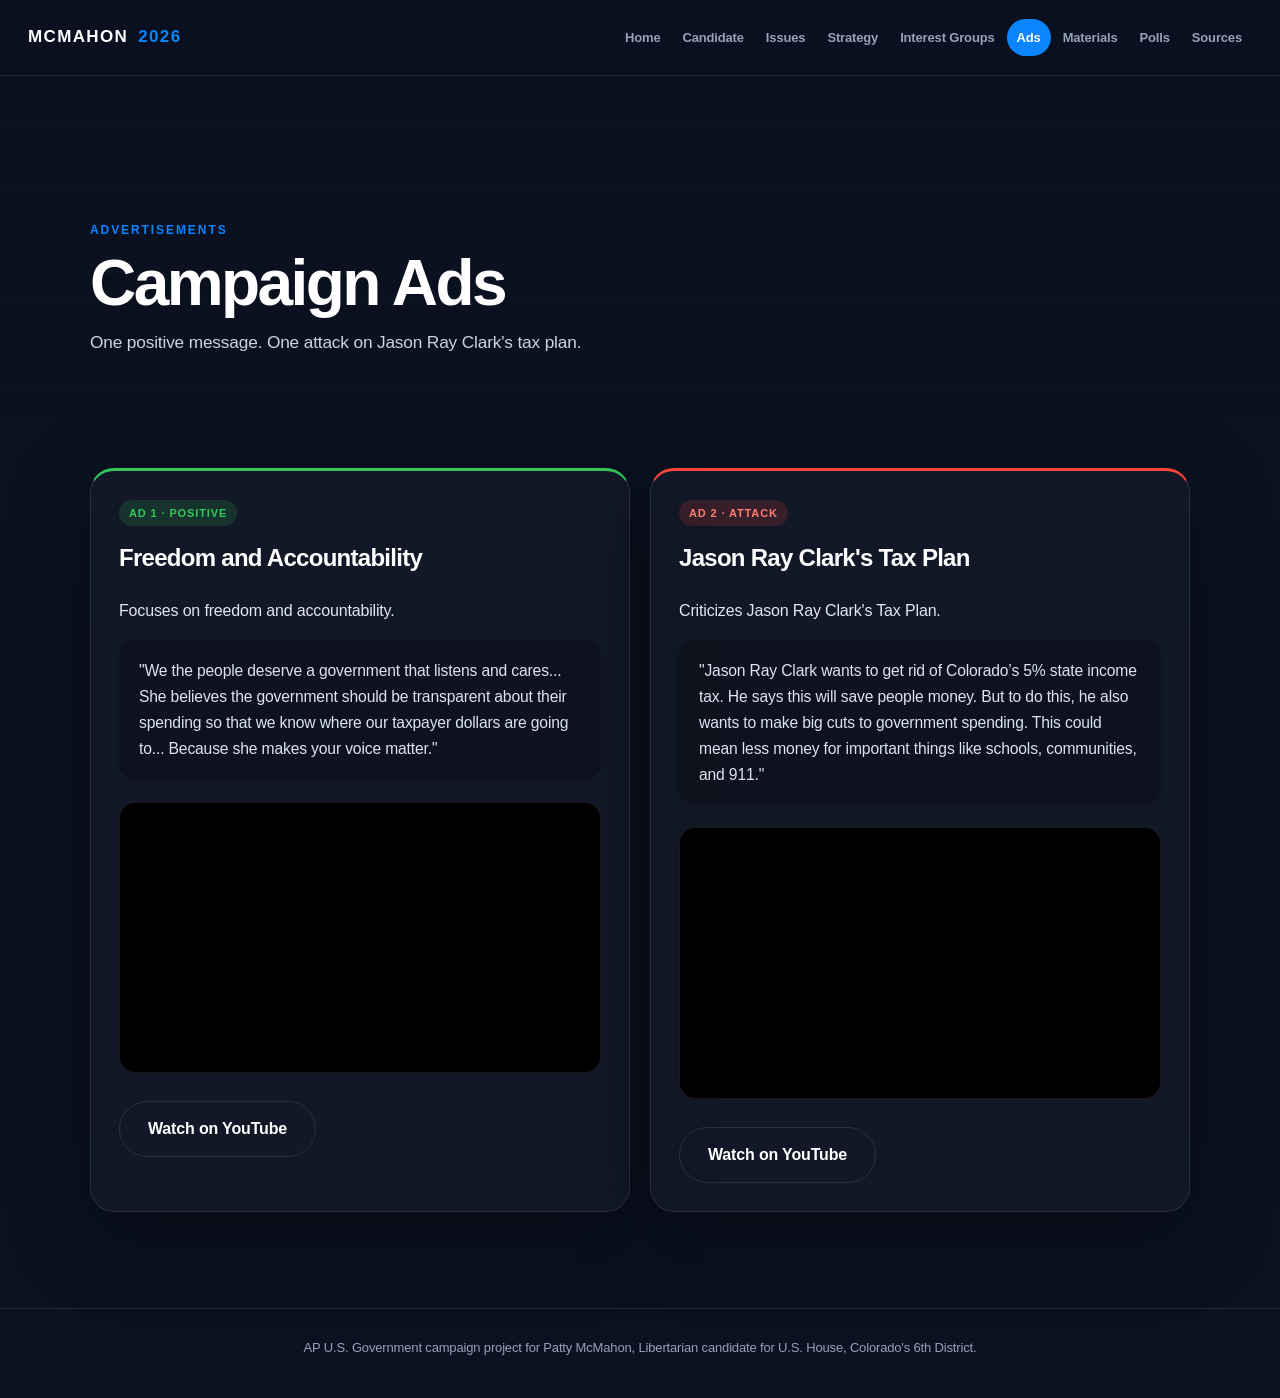
==== ads.html @ 373fe22a "Updated website" ====
<!DOCTYPE html>
<html lang="en">
<head>
    <meta charset="UTF-8">
    <meta name="viewport" content="width=device-width, initial-scale=1.0">
    <title>Patty McMahon | Advertisements</title>
    <link rel="stylesheet" href="style.css">
</head>
<body>
    <nav class="site-nav">
        <a class="brand" href="index.html">
            <img src="./patty-portrait.png" alt="Patty McMahon" onerror="this.style.display='none'">
            MCMAHON <span class="year">2026</span>
        </a>
        <input class="nav-toggle" type="checkbox" id="nav-toggle">
        <label class="nav-toggle-label" for="nav-toggle"><span></span><span></span><span></span></label>
        <div class="nav-links">
            <a href="index.html">Home</a>
            <a href="candidate.html">Candidate</a>
            <a href="issues.html">Issues</a>
            <a href="strategy.html">Strategy</a>
            <a href="finance.html">Interest Groups</a>
            <a href="ads.html" class="active">Ads</a>
            <a href="materials.html">Materials</a>
            <a href="polls.html">Polls</a>
            <a href="sources.html">Sources</a>
        </div>
    </nav>

    <header class="page-hero">
        <div class="page-hero-media hero-ads"></div>
        <div class="page-hero-overlay"></div>
        <div class="page-hero-inner">
            <p class="eyebrow">Advertisements</p>
            <h1>Campaign Ads</h1>
            <p class="lede">One positive message. One attack on Jason Ray Clark's tax plan.</p>
        </div>
    </header>

    <main class="container">
        <div class="grid-2">
            <article class="glass-card ad-positive">
                <span class="ad-tag tag-positive">Ad 1 · Positive</span>
                <h2>Freedom and Accountability</h2>
                <p>Focuses on freedom and accountability.</p>
                <p class="script">"We the people deserve a government that listens and cares... She believes the government should be transparent about their spending so that we know where our taxpayer dollars are going to... Because she makes your voice matter."</p>
                <div class="ad-video">
                    <iframe
                        src="https://www.youtube-nocookie.com/embed/KKlUe48KBjA"
                        title="Positive Campaign Ad — Freedom and Accountability"
                        loading="lazy"
                        referrerpolicy="strict-origin-when-cross-origin"
                        allow="accelerometer; autoplay; clipboard-write; encrypted-media; gyroscope; picture-in-picture; web-share"
                        allowfullscreen>
                    </iframe>
                </div>
                <a class="btn btn-ghost" href="https://youtu.be/KKlUe48KBjA" target="_blank" rel="noopener noreferrer">Watch on YouTube</a>
            </article>

            <article class="glass-card ad-attack">
                <span class="ad-tag tag-attack">Ad 2 · Attack</span>
                <h2>Jason Ray Clark's Tax Plan</h2>
                <p>Criticizes Jason Ray Clark's Tax Plan.</p>
                <p class="script">"Jason Ray Clark wants to get rid of Colorado’s 5% state income tax. He says this will save people money. But to do this, he also wants to make big cuts to government spending. This could mean less money for important things like schools, communities, and 911."</p>
                <div class="ad-video">
                    <iframe
                        src="https://www.youtube.com/embed/QxSl7qx9Owg?si=tym81AHQnZn_IsVc"
                        title="Attack Ad — Jason Ray Clark's Tax Plan"
                        loading="lazy"
                        referrerpolicy="strict-origin-when-cross-origin"
                        allow="accelerometer; autoplay; clipboard-write; encrypted-media; gyroscope; picture-in-picture; web-share"
                        allowfullscreen>
                    </iframe>
                </div>
                <a class="btn btn-ghost" href="https://youtu.be/QxSl7qx9Owg" target="_blank" rel="noopener noreferrer">Watch on YouTube</a>
            </article>
        </div>
    </main>

    <footer>
        AP U.S. Government campaign project for Patty McMahon, Libertarian candidate for U.S. House, Colorado's 6th District.
    </footer>
</body>
</html>
---- style.css ----
:root {
    --bg-dark: #0B1120;
    --bg-elevated: #111827;
    --accent: #0a84ff;
    --accent-hover: #0071e3;
    --accent-soft: rgba(10, 132, 255, 0.14);
    --text-main: #e2e8f0;
    --text-muted: #94a3b8;
    --text-white: #ffffff;
    --glass-bg: rgba(255, 255, 255, 0.03);
    --glass-border: rgba(255, 255, 255, 0.1);
    --warning-bg: rgba(245, 158, 11, 0.1);
    --warning-border: rgba(245, 158, 11, 0.45);
    --warning-text: #fbbf24;
    --positive: #34c759;
    --attack: #ff453a;
    --radius: 24px;
    --nav-height: 76px;
    --shadow: 0 24px 80px rgba(0, 0, 0, 0.35);
}

*,
*::before,
*::after {
    box-sizing: border-box;
}

html {
    scroll-behavior: smooth;
}

body {
    margin: 0;
    padding: 0;
    min-height: 100vh;
    background-color: var(--bg-dark);
    color: var(--text-main);
    font-family: -apple-system, BlinkMacSystemFont, "SF Pro Text", "Segoe UI", Roboto, Helvetica, Arial, sans-serif;
    line-height: 1.65;
    letter-spacing: -0.01em;
}

img {
    max-width: 100%;
    display: block;
}

a {
    color: var(--accent);
}

/* ---------- Navigation ---------- */
.site-nav {
    position: fixed;
    top: 0;
    left: 0;
    width: 100%;
    z-index: 1000;
    min-height: var(--nav-height);
    display: flex;
    align-items: center;
    justify-content: space-between;
    gap: 16px;
    padding: 12px 28px;
    background: rgba(11, 17, 32, 0.78);
    backdrop-filter: blur(18px);
    -webkit-backdrop-filter: blur(18px);
    border-bottom: 1px solid var(--glass-border);
}

.brand {
    display: flex;
    align-items: center;
    gap: 10px;
    text-decoration: none;
    color: var(--text-white);
    font-weight: 700;
    font-size: 17px;
    letter-spacing: 0.08em;
    white-space: nowrap;
}

.brand img {
    width: 40px;
    height: 40px;
    border-radius: 50%;
    object-fit: cover;
    border: 1px solid var(--accent);
    box-shadow: 0 0 0 3px rgba(10, 132, 255, 0.18);
}

.brand .year {
    color: var(--accent);
}

.nav-toggle {
    display: none;
}

.nav-toggle-label {
    display: none;
    cursor: pointer;
    width: 42px;
    height: 42px;
    border-radius: 12px;
    border: 1px solid var(--glass-border);
    background: var(--glass-bg);
    align-items: center;
    justify-content: center;
    flex-direction: column;
    gap: 5px;
}

.nav-toggle-label span {
    display: block;
    width: 18px;
    height: 2px;
    background: var(--text-white);
    border-radius: 2px;
}

.nav-links {
    display: flex;
    flex-wrap: wrap;
    justify-content: flex-end;
    gap: 4px 2px;
}

.nav-links a {
    color: var(--text-muted);
    text-decoration: none;
    font-size: 13px;
    font-weight: 600;
    padding: 8px 10px;
    border-radius: 999px;
    transition: color 0.2s ease, background 0.2s ease;
}

.nav-links a:hover {
    color: var(--text-white);
    background: rgba(255, 255, 255, 0.05);
}

.nav-links a.active {
    color: var(--text-white);
    background: var(--accent);
}

/* ---------- Page heroes ---------- */
.hero,
.page-hero {
    position: relative;
    overflow: hidden;
    color: var(--text-white);
}

.hero {
    min-height: 100vh;
    display: flex;
    flex-direction: column;
    align-items: center;
    justify-content: center;
    text-align: center;
    padding: calc(var(--nav-height) + 40px) 24px 80px;
}

.page-hero {
    min-height: 420px;
    display: flex;
    align-items: flex-end;
    padding: calc(var(--nav-height) + 72px) 0 64px;
}

.hero-media,
.page-hero-media {
    position: absolute;
    inset: 0;
    background-size: cover;
    background-position: center;
    z-index: 0;
}

.hero-media {
    background-image: url("https://images.unsplash.com/photo-1541872703-74c5e44368f9?auto=format&fit=crop&q=80&w=2400");
}

.hero-overlay,
.page-hero-overlay {
    position: absolute;
    inset: 0;
    z-index: 1;
    background: linear-gradient(180deg, rgba(11, 17, 32, 0.42) 0%, rgba(11, 17, 32, 0.62) 55%, #0B1120 100%);
}

.hero-inner,
.page-hero-inner {
    position: relative;
    z-index: 2;
}

.page-hero-inner {
    width: min(1100px, calc(100% - 40px));
    margin: 0 auto;
}

.hero h1,
.page-hero h1 {
    margin: 0;
    font-weight: 800;
    letter-spacing: -0.04em;
    line-height: 0.95;
}

.hero h1 {
    font-size: clamp(3.2rem, 8vw, 6.4rem);
}

.page-hero h1 {
    font-size: clamp(2.4rem, 5vw, 4.2rem);
}

.hero .subtitle {
    margin: 18px auto 0;
    max-width: 640px;
    font-size: clamp(1.15rem, 2.2vw, 1.55rem);
    font-weight: 400;
    color: #dbe4f0;
}

.page-hero .lede {
    margin: 14px 0 0;
    max-width: 640px;
    color: #cbd5e1;
    font-size: 1.08rem;
}

.eyebrow {
    display: inline-block;
    margin-bottom: 12px;
    color: var(--accent);
    font-size: 12px;
    font-weight: 700;
    letter-spacing: 0.16em;
    text-transform: uppercase;
}

.candidate-badge {
    display: inline-flex;
    align-items: center;
    gap: 10px;
    margin-bottom: 22px;
    padding: 6px 16px 6px 6px;
    border-radius: 999px;
    background: rgba(255, 255, 255, 0.08);
    border: 1px solid rgba(255, 255, 255, 0.16);
    backdrop-filter: blur(16px);
    -webkit-backdrop-filter: blur(16px);
    font-size: 13px;
    font-weight: 600;
    color: var(--text-white);
}

.candidate-badge img {
    width: 32px;
    height: 32px;
    border-radius: 50%;
    object-fit: cover;
}

/* Unique cinematic headers */
.hero-candidate { background-image: url("https://images.unsplash.com/photo-1529107386315-e1a2ed48a620?auto=format&fit=crop&q=80&w=2400"); }
.hero-issues { background-image: url("https://images.unsplash.com/photo-1529107386315-e1a2ed48a620?auto=format&fit=crop&q=80&w=2400"); }
.hero-strategy { background-image: url("https://images.unsplash.com/photo-1462206092226-f46025ffe607?auto=format&fit=crop&q=80&w=2400"); }
.hero-finance { background-image: url("https://images.unsplash.com/photo-1554224155-6726b3ff858f?auto=format&fit=crop&q=80&w=2400"); }
.hero-ads { background-image: url("https://images.unsplash.com/photo-1495020689067-958852a7765e?auto=format&fit=crop&q=80&w=2400"); }
.hero-materials { background-image: url("https://images.unsplash.com/photo-1542744173-8e7e53415bb0?auto=format&fit=crop&q=80&w=2400"); }
.hero-polls { background-image: url("https://images.unsplash.com/photo-1551288049-bebda4e38f71?auto=format&fit=crop&q=80&w=2400"); }
.hero-sources { background-image: url("https://images.unsplash.com/photo-1481627834876-b7833e8f5570?auto=format&fit=crop&q=80&w=2400"); }

/* ---------- Layout ---------- */
.container {
    width: min(1100px, calc(100% - 40px));
    margin: 0 auto;
    padding: 48px 0 96px;
}

.section-title {
    margin: 0 0 8px;
    color: var(--text-white);
    font-size: 1.7rem;
    letter-spacing: -0.03em;
}

.muted {
    color: var(--text-muted);
}

.grid-2,
.grid-3 {
    display: grid;
    gap: 20px;
}

.grid-2 {
    grid-template-columns: repeat(2, minmax(0, 1fr));
}

.grid-3 {
    grid-template-columns: repeat(3, minmax(0, 1fr));
}

.stack {
    display: grid;
    gap: 20px;
}

/* ---------- Glass cards ---------- */
.glass-card {
    background: var(--glass-bg);
    backdrop-filter: blur(16px);
    -webkit-backdrop-filter: blur(16px);
    border: 1px solid var(--glass-border);
    border-radius: var(--radius);
    padding: 28px;
    box-shadow: var(--shadow);
}

.glass-card h2,
.glass-card h3 {
    margin-top: 0;
    color: var(--text-white);
    letter-spacing: -0.03em;
}

.glass-card p:last-child {
    margin-bottom: 0;
}

.profile-layout {
    display: flex;
    flex-wrap: wrap;
    gap: 32px;
    align-items: start;
}

.portrait {
    width: 280px;
    max-width: 100%;
    border-radius: 22px;
    object-fit: cover;
    border: 1px solid var(--glass-border);
    box-shadow: var(--shadow);
}

.warning-box {
    margin-top: 20px;
    padding: 18px 20px;
    border-radius: 16px;
    background: var(--warning-bg);
    border: 1px solid var(--warning-border);
    color: var(--text-main);
}

.warning-box strong {
    display: block;
    margin-bottom: 8px;
    color: var(--warning-text);
    font-size: 0.98rem;
}

.note {
    font-style: italic;
    color: #cbd5e1;
    background: rgba(255, 255, 255, 0.04);
    border-left: 3px solid var(--accent);
    padding: 14px 16px;
    border-radius: 0 14px 14px 0;
}

.stat-row {
    display: grid;
    grid-template-columns: repeat(3, minmax(0, 1fr));
    gap: 14px;
    margin: 20px 0;
}

.stat {
    padding: 16px;
    border-radius: 16px;
    background: var(--accent-soft);
    border: 1px solid rgba(10, 132, 255, 0.22);
}

.stat .label {
    display: block;
    font-size: 12px;
    color: var(--text-muted);
    text-transform: uppercase;
    letter-spacing: 0.08em;
}

.stat .value {
    display: block;
    margin-top: 6px;
    color: var(--text-white);
    font-size: 1.25rem;
    font-weight: 700;
}

.ad-positive {
    border-top: 3px solid var(--positive);
}

.ad-attack {
    border-top: 3px solid var(--attack);
}

.ad-tag {
    display: inline-block;
    margin-bottom: 12px;
    padding: 4px 10px;
    border-radius: 999px;
    font-size: 11px;
    font-weight: 800;
    letter-spacing: 0.08em;
    text-transform: uppercase;
}

.tag-positive {
    background: rgba(52, 199, 89, 0.15);
    color: var(--positive);
}

.tag-attack {
    background: rgba(255, 69, 58, 0.15);
    color: #ff7b73;
}

.script {
    margin: 0;
    padding: 18px 20px;
    border-radius: 16px;
    background: rgba(0, 0, 0, 0.22);
    color: #dbe4f0;
    font-size: 0.98rem;
}

.sources-list {
    list-style: none;
    margin: 0;
    padding: 0;
}

.sources-list li {
    padding: 18px 0;
    border-bottom: 1px solid var(--glass-border);
    padding-left: 1.6rem;
    text-indent: -1.6rem;
}

.sources-list a {
    word-break: break-all;
}

.btn {
    display: inline-block;
    margin-top: 28px;
    padding: 14px 28px;
    border-radius: 999px;
    background: var(--accent);
    color: var(--text-white);
    text-decoration: none;
    font-weight: 700;
    box-shadow: 0 10px 30px rgba(10, 132, 255, 0.28);
    transition: transform 0.2s ease, background 0.2s ease;
}

.btn:hover {
    background: var(--accent-hover);
    transform: scale(1.04);
}

.btn-row {
    display: flex;
    flex-wrap: wrap;
    gap: 12px;
    margin-top: 20px;
}

.btn-row .btn {
    margin-top: 0;
}

.btn-ghost {
    background: transparent;
    border: 1px solid var(--glass-border);
    box-shadow: none;
}

.btn-ghost:hover {
    background: rgba(255, 255, 255, 0.06);
}

.home-preview {
    margin-top: -40px;
    position: relative;
    z-index: 3;
}

.pill {
    display: inline-block;
    padding: 4px 10px;
    border-radius: 999px;
    background: var(--accent-soft);
    color: #7dc1ff;
    font-size: 12px;
    font-weight: 700;
    letter-spacing: 0.04em;
}

footer {
    border-top: 1px solid var(--glass-border);
    padding: 28px 20px 40px;
    text-align: center;
    color: var(--text-muted);
    font-size: 13px;
}

/* ---------- Responsive ---------- */
@media (max-width: 980px) {
    .nav-toggle-label {
        display: flex;
    }

    .nav-links {
        display: none;
        position: absolute;
        top: 100%;
        left: 0;
        right: 0;
        padding: 12px 16px 20px;
        background: rgba(11, 17, 32, 0.96);
        border-bottom: 1px solid var(--glass-border);
        flex-direction: column;
    }

    .nav-toggle:checked ~ .nav-links {
        display: flex;
    }

    .nav-links a {
        padding: 12px 14px;
    }

    .profile-layout,
    .grid-2,
    .grid-3,
    .stat-row {
        grid-template-columns: 1fr;
    }
}

@media (max-width: 640px) {
    .hero h1 {
        letter-spacing: -0.03em;
    }

    .glass-card {
        padding: 22px;
    }

    .page-hero {
        min-height: 340px;
    }
}


/* ---------- Embedded campaign videos ---------- */
.ad-video {
    position: relative;
    width: 100%;
    aspect-ratio: 16 / 9;
    margin-top: 22px;
    overflow: hidden;
    border: 1px solid var(--glass-border);
    border-radius: 16px;
    background: #000;
}

.ad-video iframe {
    position: absolute;
    inset: 0;
    width: 100%;
    height: 100%;
    border: 0;
}
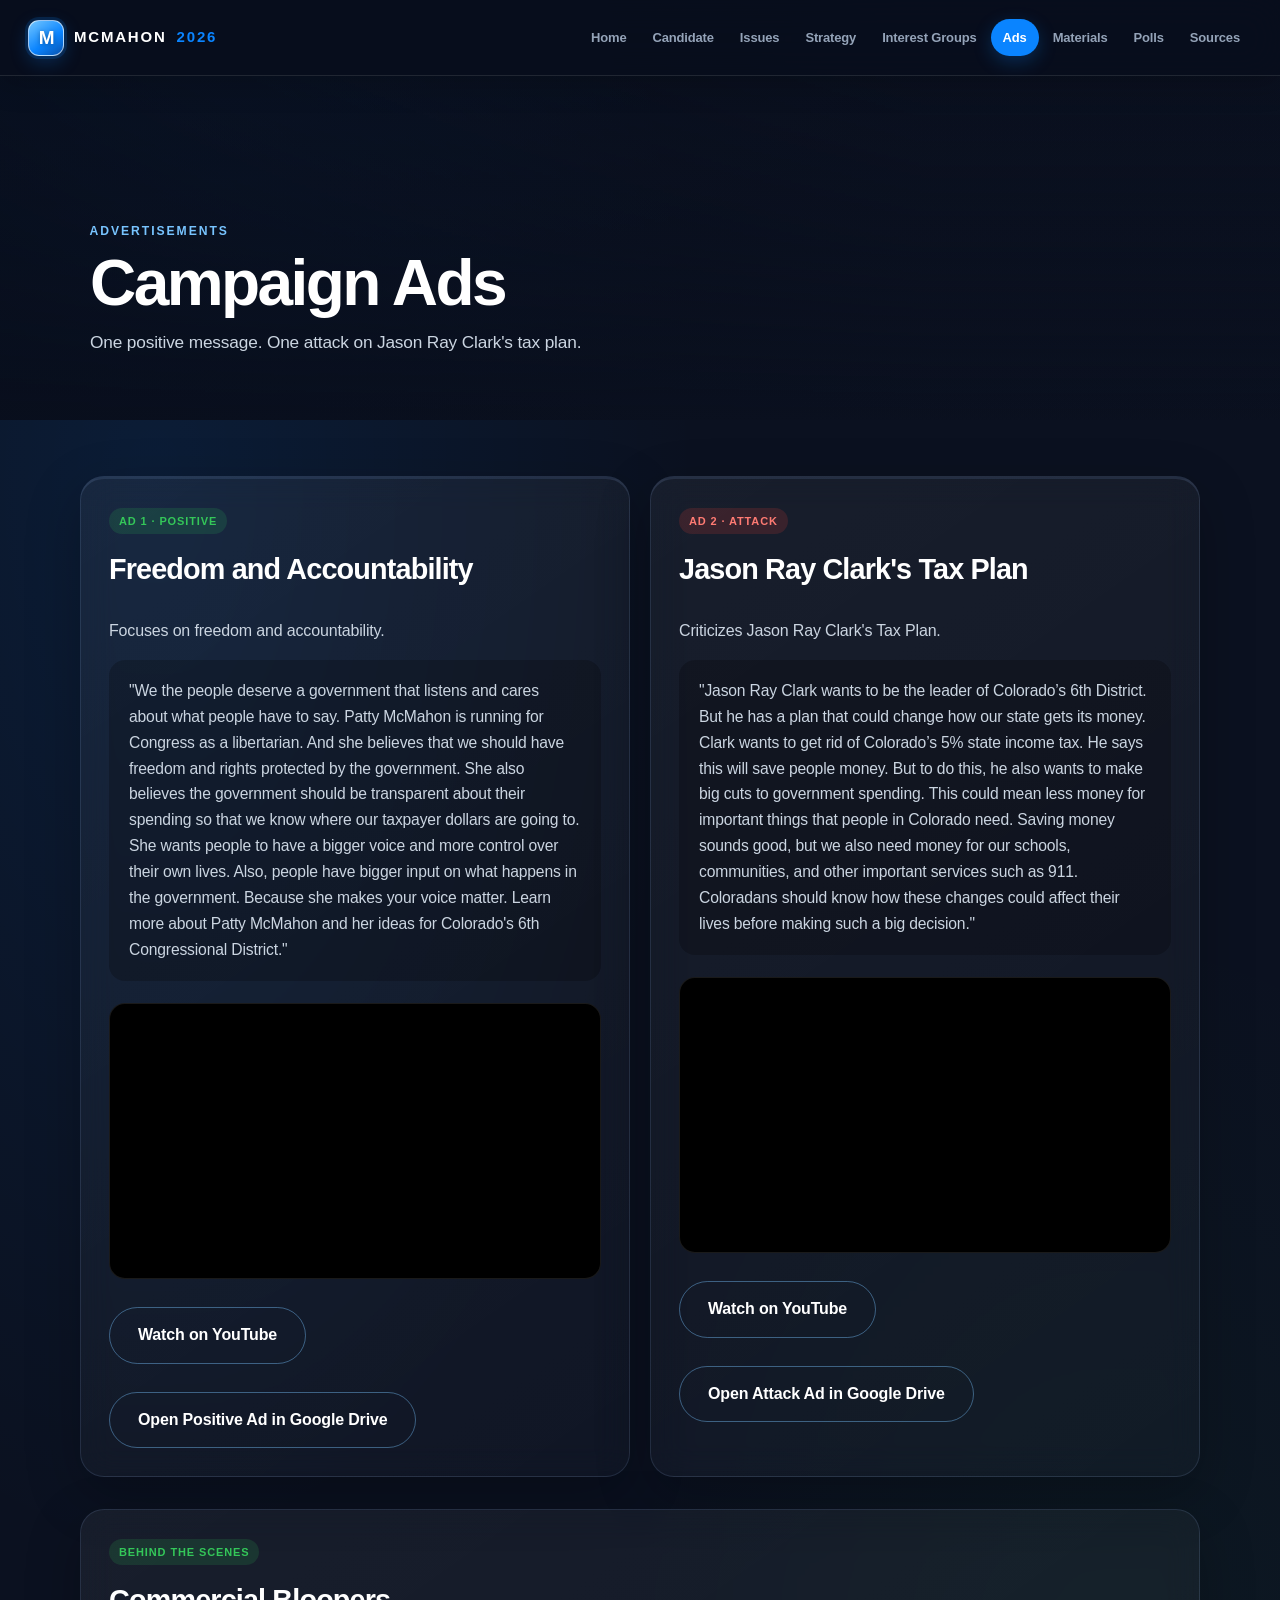
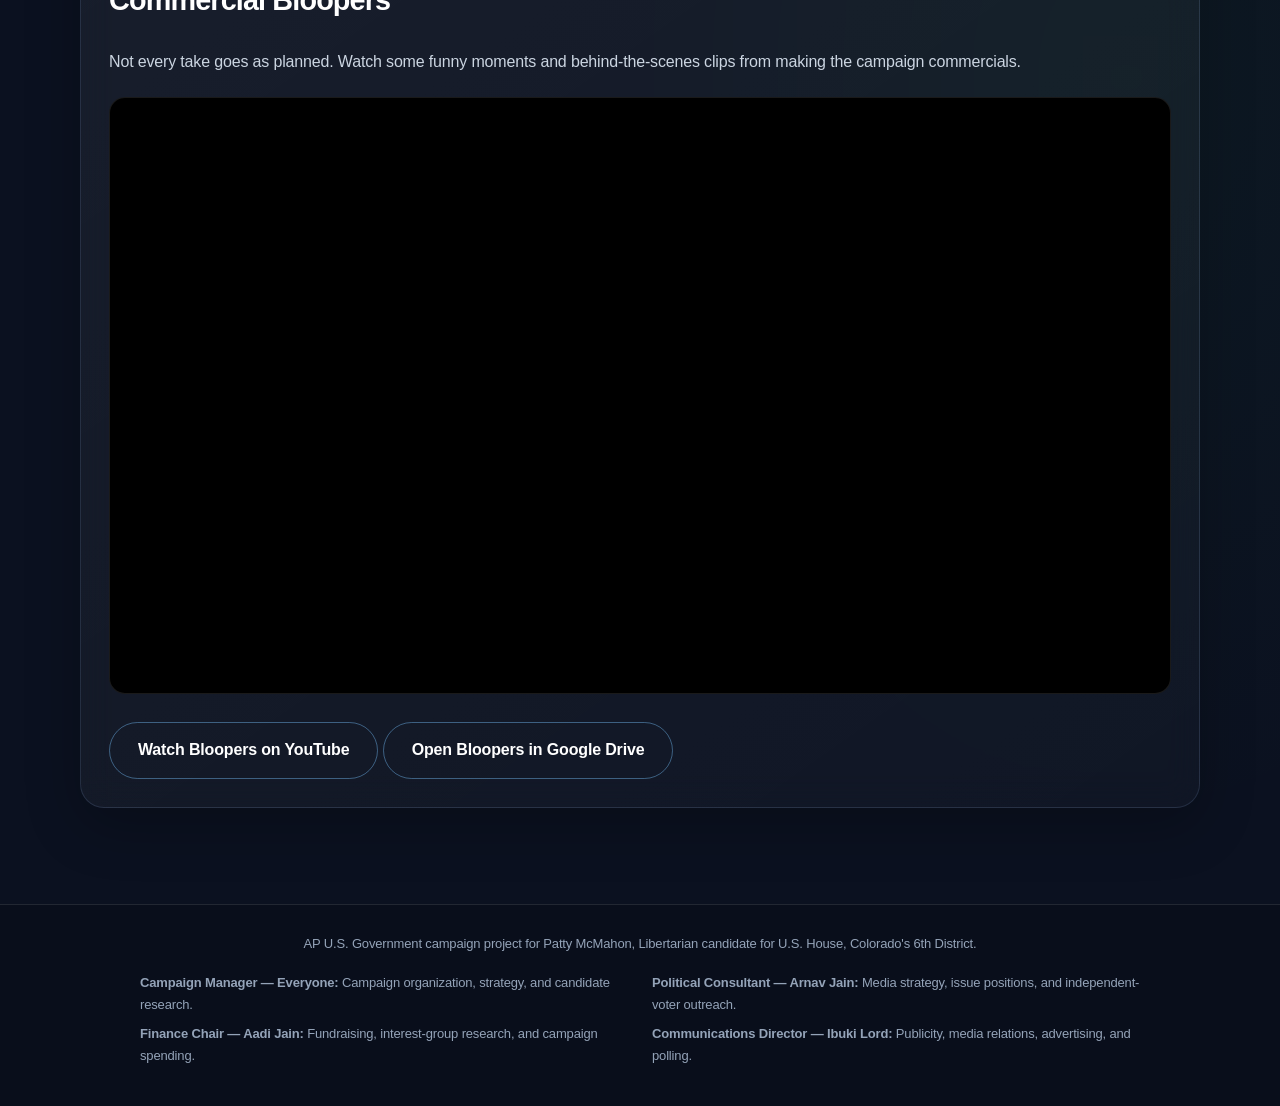
==== commit b8427552: "FINISHED" ====
--- a/ads.html
+++ b/ads.html
@@ -9,7 +9,6 @@
 <body>
     <nav class="site-nav">
         <a class="brand" href="index.html">
-            <img src="./patty-portrait.png" alt="Patty McMahon" onerror="this.style.display='none'">
             MCMAHON <span class="year">2026</span>
         </a>
         <input class="nav-toggle" type="checkbox" id="nav-toggle">
@@ -43,7 +42,7 @@
                 <span class="ad-tag tag-positive">Ad 1 · Positive</span>
                 <h2>Freedom and Accountability</h2>
                 <p>Focuses on freedom and accountability.</p>
-                <p class="script">"We the people deserve a government that listens and cares... She believes the government should be transparent about their spending so that we know where our taxpayer dollars are going to... Because she makes your voice matter."</p>
+                <p class="script">"We the people deserve a government that listens and cares about what people have to say. Patty McMahon is running for Congress as a libertarian. And she believes that we should have freedom and rights protected by the government. She also believes the government should be transparent about their spending so that we know where our taxpayer dollars are going to. She wants people to have a bigger voice and more control over their own lives. Also, people have bigger input on what happens in the government. Because she makes your voice matter. Learn more about Patty McMahon and her ideas for Colorado's 6th Congressional District."</p>
                 <div class="ad-video">
                     <iframe
                         src="https://www.youtube-nocookie.com/embed/KKlUe48KBjA"
@@ -55,13 +54,14 @@
                     </iframe>
                 </div>
                 <a class="btn btn-ghost" href="https://youtu.be/KKlUe48KBjA" target="_blank" rel="noopener noreferrer">Watch on YouTube</a>
+                <a class="btn btn-ghost" href="https://drive.google.com/file/d/1Y_hYrEBCoA1HNSor_PcSwmJD5abbhaGy/view?usp=sharing" target="_blank" rel="noopener noreferrer">Open Positive Ad in Google Drive</a>
             </article>
 
             <article class="glass-card ad-attack">
                 <span class="ad-tag tag-attack">Ad 2 · Attack</span>
                 <h2>Jason Ray Clark's Tax Plan</h2>
                 <p>Criticizes Jason Ray Clark's Tax Plan.</p>
-                <p class="script">"Jason Ray Clark wants to get rid of Colorado’s 5% state income tax. He says this will save people money. But to do this, he also wants to make big cuts to government spending. This could mean less money for important things like schools, communities, and 911."</p>
+                <p class="script">"Jason Ray Clark wants to be the leader of Colorado’s 6th District. But he has a plan that could change how our state gets its money. Clark wants to get rid of Colorado’s 5% state income tax. He says this will save people money. But to do this, he also wants to make big cuts to government spending. This could mean less money for important things that people in Colorado need. Saving money sounds good, but we also need money for our schools, communities, and other important services such as 911. Coloradans should know how these changes could affect their lives before making such a big decision."</p>
                 <div class="ad-video">
                     <iframe
                         src="https://www.youtube.com/embed/QxSl7qx9Owg?si=tym81AHQnZn_IsVc"
@@ -73,12 +73,37 @@
                     </iframe>
                 </div>
                 <a class="btn btn-ghost" href="https://youtu.be/QxSl7qx9Owg" target="_blank" rel="noopener noreferrer">Watch on YouTube</a>
+                <a class="btn btn-ghost" href="https://drive.google.com/file/d/1P5cuibVU4tpEVq5KG2xG8crWRMJvYxFQ/view?usp=sharing" target="_blank" rel="noopener noreferrer">Open Attack Ad in Google Drive</a>
             </article>
         </div>
+
+        <section class="glass-card" style="margin-top: 2rem;" aria-labelledby="bloopers-heading">
+            <span class="ad-tag tag-positive">Behind the Scenes</span>
+            <h2 id="bloopers-heading">Commercial Bloopers</h2>
+            <p>Not every take goes as planned. Watch some funny moments and behind-the-scenes clips from making the campaign commercials.</p>
+            <div class="ad-video">
+                <iframe
+                    src="https://www.youtube-nocookie.com/embed/QPQTTg8IIDw"
+                    title="Patty McMahon Campaign Commercial Bloopers"
+                    loading="lazy"
+                    referrerpolicy="strict-origin-when-cross-origin"
+                    allow="accelerometer; autoplay; clipboard-write; encrypted-media; gyroscope; picture-in-picture; web-share"
+                    allowfullscreen>
+                </iframe>
+            </div>
+            <a class="btn btn-ghost" href="https://youtu.be/QPQTTg8IIDw" target="_blank" rel="noopener noreferrer">Watch Bloopers on YouTube</a>
+            <a class="btn btn-ghost" href="https://drive.google.com/file/d/1UdFq3QQ-k-5cDWJQfvC47Nf5ddbLPyFM/view?usp=sharing" target="_blank" rel="noopener noreferrer">Open Bloopers in Google Drive</a>
+        </section>
     </main>
 
     <footer>
         AP U.S. Government campaign project for Patty McMahon, Libertarian candidate for U.S. House, Colorado's 6th District.
+        <div class="team-credits">
+            <p><strong>Campaign Manager — Everyone:</strong> Campaign organization, strategy, and candidate research.</p>
+            <p><strong>Political Consultant — Arnav Jain:</strong> Media strategy, issue positions, and independent-voter outreach.</p>
+            <p><strong>Finance Chair — Aadi Jain:</strong> Fundraising, interest-group research, and campaign spending.</p>
+            <p><strong>Communications Director — Ibuki Lord:</strong> Publicity, media relations, advertising, and polling.</p>
+        </div>
     </footer>
 </body>
 </html>
--- a/style.css
+++ b/style.css
@@ -80,13 +80,21 @@
     white-space: nowrap;
 }
 
-.brand img {
-    width: 40px;
-    height: 40px;
-    border-radius: 50%;
-    object-fit: cover;
-    border: 1px solid var(--accent);
-    box-shadow: 0 0 0 3px rgba(10, 132, 255, 0.18);
+.brand::before {
+    content: "M";
+    display: grid;
+    width: 36px;
+    height: 36px;
+    place-items: center;
+    border: 1px solid rgba(255, 255, 255, 0.6);
+    border-radius: 11px;
+    background: linear-gradient(145deg, #72c6ff, #0a84ff 58%, #0752ad);
+    box-shadow: 0 0 0 3px rgba(10, 132, 255, 0.16), 0 6px 18px rgba(10, 132, 255, 0.25);
+    color: #fff;
+    font-size: 19px;
+    font-weight: 900;
+    letter-spacing: -0.08em;
+    text-shadow: 0 1px 5px rgba(0, 0, 0, 0.35);
 }
 
 .brand .year {
@@ -260,16 +268,14 @@
     color: var(--text-white);
 }
 
-.candidate-badge img {
-    width: 32px;
-    height: 32px;
-    border-radius: 50%;
-    object-fit: cover;
-}
-
 /* Unique cinematic headers */
 .hero-candidate { background-image: url("https://images.unsplash.com/photo-1529107386315-e1a2ed48a620?auto=format&fit=crop&q=80&w=2400"); }
-.hero-issues { background-image: url("https://images.unsplash.com/photo-1529107386315-e1a2ed48a620?auto=format&fit=crop&q=80&w=2400"); }
+.hero-issues {
+    background-image:
+        radial-gradient(ellipse at 78% 24%, rgba(52, 199, 255, 0.68), transparent 38%),
+        radial-gradient(ellipse at 20% 85%, rgba(10, 132, 255, 0.58), transparent 45%),
+        linear-gradient(135deg, #142d50, #17618a 58%, #10284b);
+}
 .hero-strategy { background-image: url("https://images.unsplash.com/photo-1462206092226-f46025ffe607?auto=format&fit=crop&q=80&w=2400"); }
 .hero-finance { background-image: url("https://images.unsplash.com/photo-1554224155-6726b3ff858f?auto=format&fit=crop&q=80&w=2400"); }
 .hero-ads { background-image: url("https://images.unsplash.com/photo-1495020689067-958852a7765e?auto=format&fit=crop&q=80&w=2400"); }
@@ -334,6 +340,120 @@
 
 .glass-card p:last-child {
     margin-bottom: 0;
+}
+
+.material-image {
+    display: block;
+    width: 100%;
+    height: auto;
+    border-radius: 12px;
+}
+
+.campaign-items {
+    display: grid;
+    grid-template-columns: repeat(3, minmax(0, 1fr));
+    align-items: center;
+    gap: 20px;
+}
+
+.campaign-items-panel {
+    margin-top: 24px;
+}
+
+.campaign-item {
+    display: flex;
+    align-items: center;
+    justify-content: center;
+    text-align: center;
+    color: #fff;
+    font-weight: 800;
+}
+
+.button-sample {
+    width: 150px;
+    height: 150px;
+    margin: 0 auto;
+    flex-direction: column;
+    border: 8px solid #d7eaff;
+    border-radius: 50%;
+    background: var(--accent);
+    box-shadow: 0 8px 24px rgba(0, 0, 0, 0.28);
+    text-transform: uppercase;
+}
+
+.button-sample span {
+    font-size: 1.1rem;
+}
+
+.button-sample strong {
+    font-size: 2rem;
+}
+
+.sticker-sample {
+    min-height: 100px;
+    flex-direction: column;
+    gap: 8px;
+    border: 3px solid #fff;
+    border-radius: 18px;
+    background: #10254a;
+    color: #fff;
+    padding: 18px;
+}
+
+.sticker-sample strong {
+    color: #7fc8ff;
+    font-size: 1rem;
+}
+
+.sign-sample {
+    min-height: 150px;
+    flex-direction: column;
+    gap: 8px;
+    border: 8px solid #78c4ff;
+    background: #10254a;
+    padding: 16px;
+}
+
+.sign-sample strong {
+    font-size: 1.45rem;
+}
+
+.sign-sample span {
+    font-size: 0.8rem;
+}
+
+.sign-sample b {
+    color: #78c4ff;
+    font-size: 0.85rem;
+}
+
+.poll-qr {
+    display: block;
+    width: 100%;
+    max-width: 280px;
+    height: auto;
+    margin: 18px auto 0;
+    border-radius: 12px;
+}
+
+.poll-questions {
+    margin: 24px 0 0;
+    padding-left: 1.4rem;
+}
+
+.poll-questions > li {
+    padding: 14px 0;
+    border-top: 1px solid var(--glass-border);
+}
+
+.poll-questions p {
+    margin: 0 0 8px;
+}
+
+.poll-questions ul {
+    margin: 0;
+    padding-left: 1.2rem;
+    color: var(--text-muted);
 }
 
 .profile-layout {
@@ -526,6 +646,19 @@
     font-size: 13px;
 }
 
+footer .team-credits {
+    display: grid;
+    grid-template-columns: repeat(2, minmax(0, 1fr));
+    gap: 8px 24px;
+    max-width: 1000px;
+    margin: 18px auto 0;
+    text-align: left;
+}
+
+footer .team-credits p {
+    margin: 0;
+}
+
 /* ---------- Responsive ---------- */
 @media (max-width: 980px) {
     .nav-toggle-label {
@@ -572,6 +705,14 @@
     .page-hero {
         min-height: 340px;
     }
+
+    .campaign-items {
+        grid-template-columns: 1fr;
+    }
+
+    footer .team-credits {
+        grid-template-columns: 1fr;
+    }
 }
 
 
@@ -594,3 +735,195 @@
     height: 100%;
     border: 0;
 }
+
+/* ---------- Visual polish ---------- */
+body {
+    background:
+        radial-gradient(ellipse at 12% 18%, rgba(10, 132, 255, 0.1), transparent 34rem),
+        radial-gradient(ellipse at 88% 62%, rgba(52, 199, 89, 0.045), transparent 32rem),
+        var(--bg-dark);
+}
+
+.site-nav {
+    background: rgba(8, 14, 28, 0.9);
+    box-shadow: 0 8px 30px rgba(0, 0, 0, 0.18);
+}
+
+.brand {
+    font-size: 15px;
+    letter-spacing: 0.12em;
+}
+
+.nav-links a {
+    padding: 8px 12px;
+}
+
+.nav-links a.active {
+    box-shadow: 0 6px 18px rgba(10, 132, 255, 0.25);
+}
+
+.hero-overlay,
+.page-hero-overlay {
+    background:
+        linear-gradient(90deg, rgba(7, 13, 27, 0.66), rgba(7, 13, 27, 0.18) 72%),
+        linear-gradient(180deg, rgba(11, 17, 32, 0.18), rgba(11, 17, 32, 0.55) 58%, var(--bg-dark));
+}
+
+.eyebrow {
+    color: #78c4ff;
+    font-size: 0.76rem;
+    font-weight: 800;
+    letter-spacing: 0.16em;
+    text-transform: uppercase;
+}
+
+.page-hero-inner .lede {
+    max-width: 680px;
+}
+
+.page-hero-inner {
+    animation: hero-arrive 650ms ease-out both;
+}
+
+@keyframes hero-arrive {
+    from {
+        opacity: 0;
+        transform: translateY(12px);
+    }
+
+    to {
+        opacity: 1;
+        transform: translateY(0);
+    }
+}
+
+.container {
+    width: min(1120px, calc(100% - 48px));
+    padding-top: 56px;
+}
+
+.glass-card {
+    border-color: rgba(148, 183, 230, 0.15);
+    background: linear-gradient(145deg, rgba(255, 255, 255, 0.055), rgba(255, 255, 255, 0.022));
+    box-shadow: 0 18px 55px rgba(0, 0, 0, 0.24);
+    transition: border-color 180ms ease, transform 180ms ease, box-shadow 180ms ease;
+}
+
+.glass-card:hover {
+    border-color: rgba(120, 196, 255, 0.3);
+    box-shadow: 0 22px 60px rgba(0, 0, 0, 0.3);
+}
+
+.glass-card h2 {
+    font-size: clamp(1.35rem, 2.4vw, 1.8rem);
+}
+
+.glass-card h3 {
+    line-height: 1.3;
+}
+
+.glass-card p {
+    color: #cbd5e1;
+}
+
+.glass-card a:not(.btn) {
+    text-decoration-thickness: 1px;
+    text-underline-offset: 3px;
+}
+
+.btn {
+    border: 1px solid rgba(120, 196, 255, 0.42);
+}
+
+.btn:focus-visible,
+.nav-links a:focus-visible,
+a:focus-visible {
+    outline: 3px solid #a7d8ff;
+    outline-offset: 3px;
+}
+
+.material-image {
+    border: 1px solid rgba(255, 255, 255, 0.12);
+    box-shadow: 0 14px 35px rgba(0, 0, 0, 0.2);
+}
+
+.campaign-items {
+    margin-top: 22px;
+}
+
+.finance-targets {
+    display: grid;
+    grid-template-columns: repeat(2, minmax(0, 1fr));
+    gap: 20px;
+}
+
+.finance-target {
+    border-top: 2px solid rgba(120, 196, 255, 0.8);
+}
+
+.finance-target h3 a {
+    color: var(--text-white);
+    text-decoration-color: rgba(120, 196, 255, 0.65);
+}
+
+.finance-target h3 a:hover {
+    color: #8dccff;
+}
+
+.finance-target strong {
+    color: #f8fafc;
+}
+
+.finance-contributions {
+    border-top: 2px solid var(--positive);
+}
+
+.stat {
+    background: linear-gradient(145deg, rgba(10, 132, 255, 0.16), rgba(10, 132, 255, 0.07));
+}
+
+.poll-questions > li::marker {
+    color: #78c4ff;
+    font-weight: 800;
+}
+
+footer {
+    background: rgba(5, 10, 20, 0.4);
+}
+
+@media (max-width: 980px) {
+    .finance-targets {
+        grid-template-columns: 1fr;
+    }
+}
+
+@media (max-width: 640px) {
+    .container {
+        width: min(100% - 32px, 1120px);
+        padding-top: 36px;
+    }
+
+    .site-nav {
+        padding-right: 18px;
+        padding-left: 18px;
+    }
+
+    .page-hero {
+        padding-bottom: 48px;
+    }
+
+    .glass-card:hover {
+        transform: none;
+    }
+}
+
+@media (prefers-reduced-motion: reduce) {
+    *,
+    *::before,
+    *::after {
+        scroll-behavior: auto !important;
+        animation-duration: 0.01ms !important;
+        animation-iteration-count: 1 !important;
+        transition-duration: 0.01ms !important;
+    }
+}
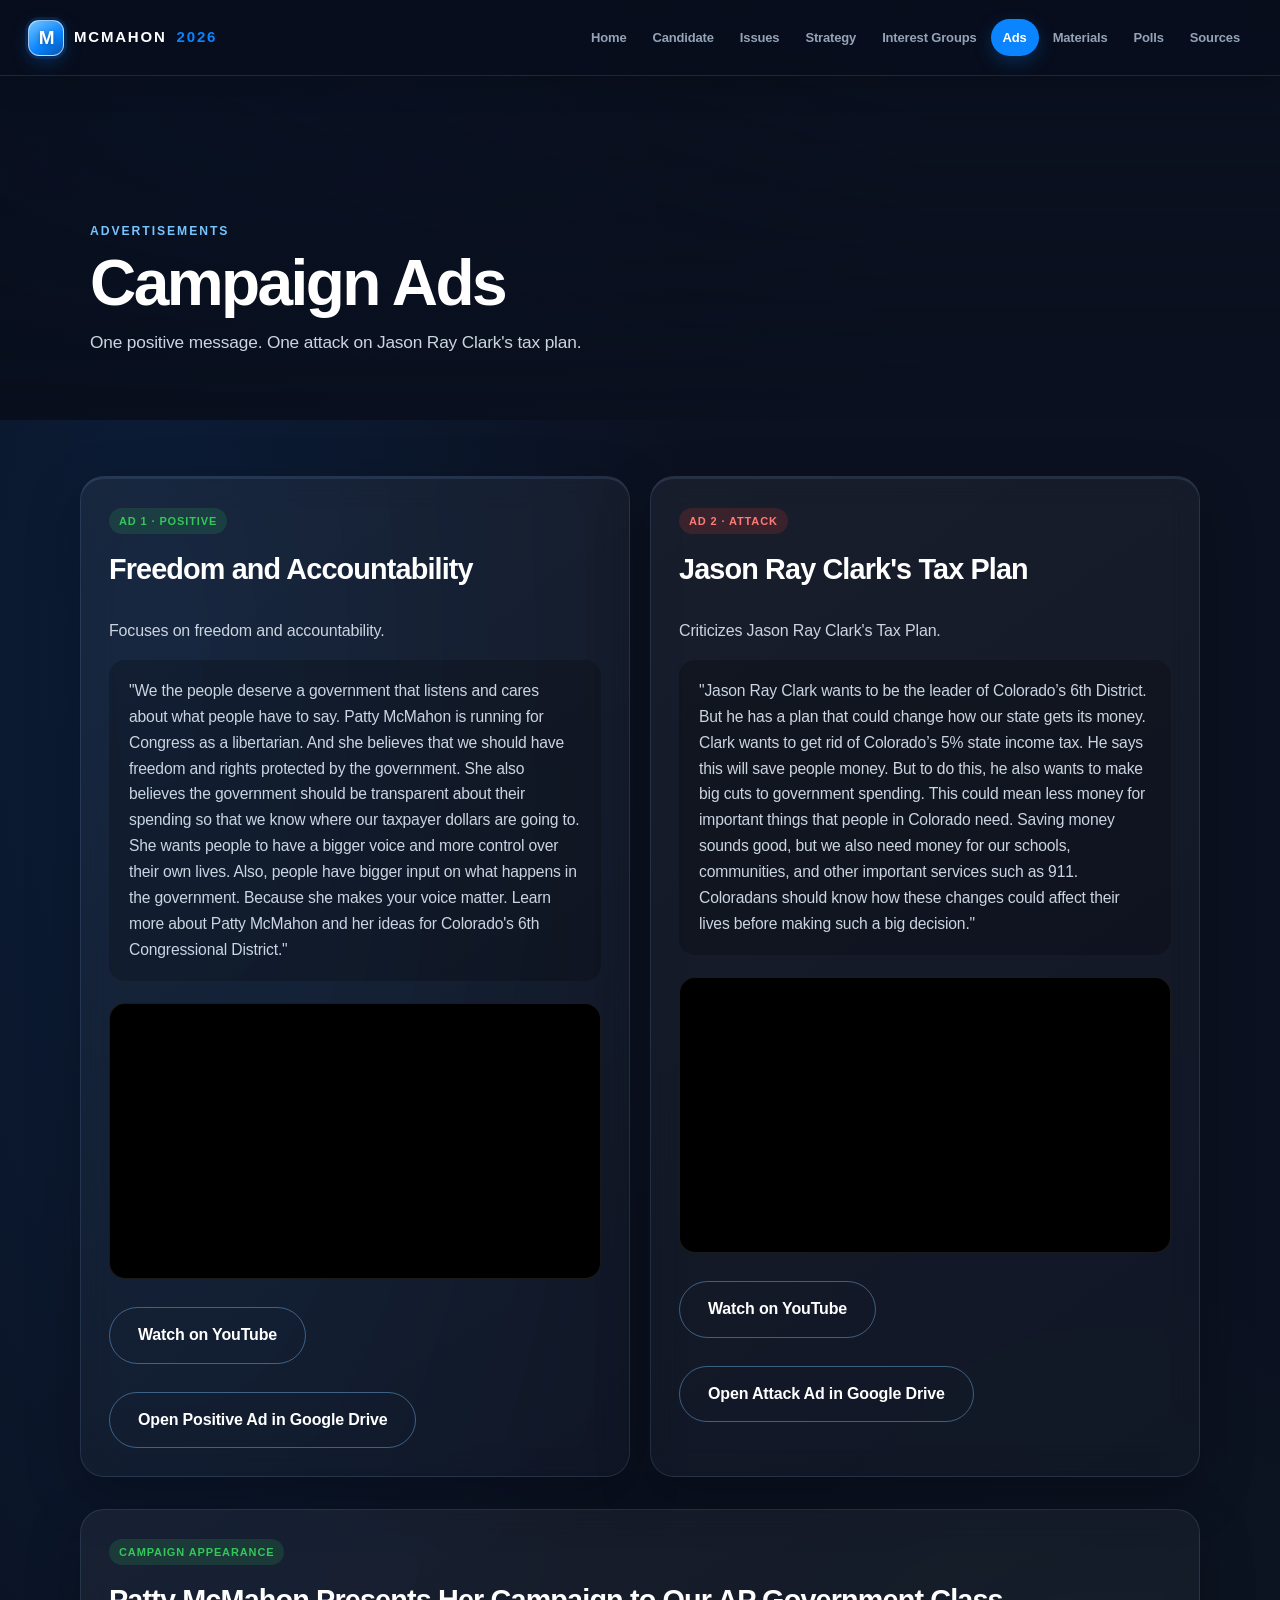
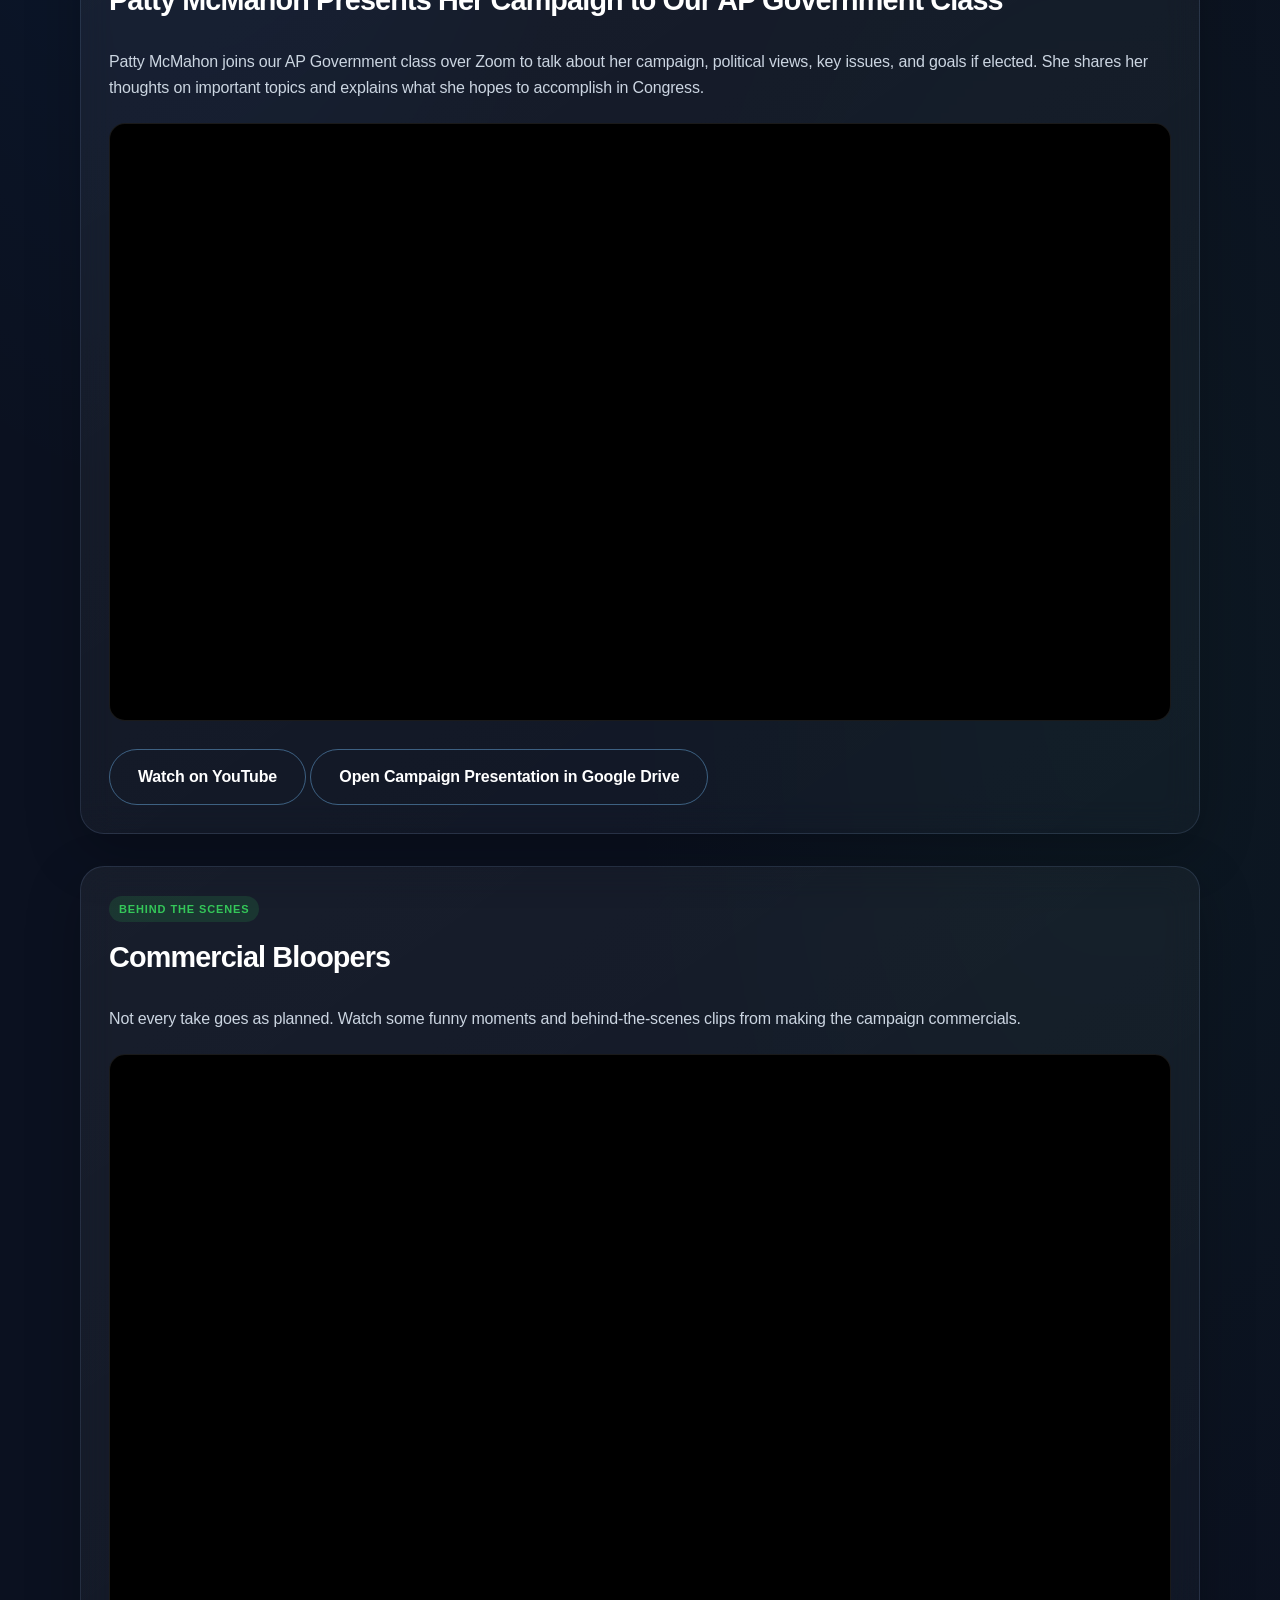
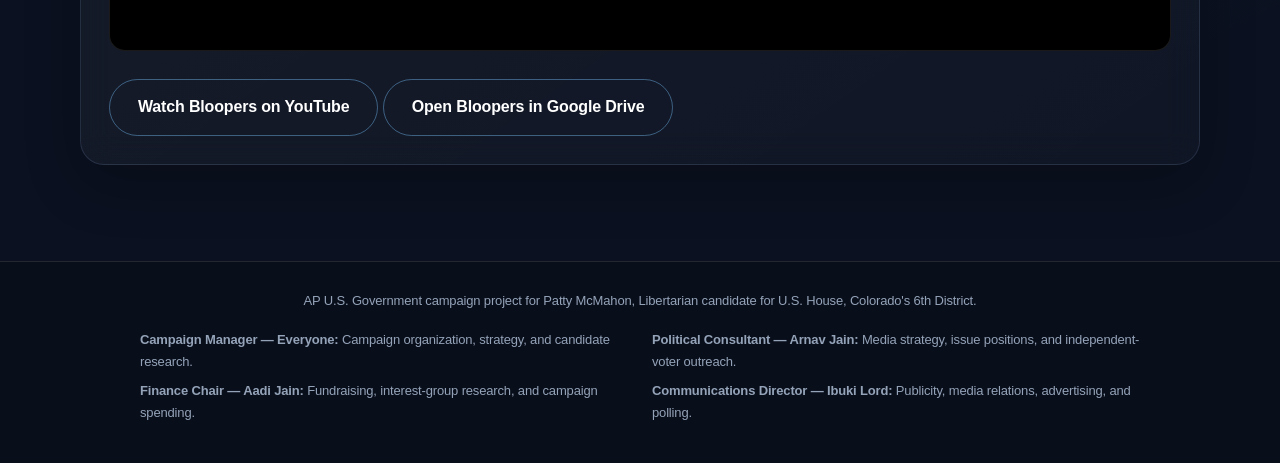
==== commit 039e45ec: "Added live view of patty to our class" ====
--- a/ads.html
+++ b/ads.html
@@ -77,6 +77,24 @@
             </article>
         </div>
 
+        <section class="glass-card" style="margin-top: 2rem;" aria-labelledby="class-visit-heading">
+            <span class="ad-tag tag-positive">Campaign Appearance</span>
+            <h2 id="class-visit-heading">Patty McMahon Presents Her Campaign to Our AP Government Class</h2>
+            <p>Patty McMahon joins our AP Government class over Zoom to talk about her campaign, political views, key issues, and goals if elected. She shares her thoughts on important topics and explains what she hopes to accomplish in Congress.</p>
+            <div class="ad-video">
+                <iframe
+                    src="https://www.youtube-nocookie.com/embed/QREVp_ftIvQ"
+                    title="Patty McMahon Presents Her Campaign to Our AP Government Class"
+                    loading="lazy"
+                    referrerpolicy="strict-origin-when-cross-origin"
+                    allow="accelerometer; autoplay; clipboard-write; encrypted-media; gyroscope; picture-in-picture; web-share"
+                    allowfullscreen>
+                </iframe>
+            </div>
+            <a class="btn btn-ghost" href="https://youtu.be/QREVp_ftIvQ" target="_blank" rel="noopener noreferrer">Watch on YouTube</a>
+            <a class="btn btn-ghost" href="https://drive.google.com/file/d/14SzuijCHqHpRLRvoBpcTlfC_h4elSBbi/view?usp=sharing" target="_blank" rel="noopener noreferrer">Open Campaign Presentation in Google Drive</a>
+        </section>
+
         <section class="glass-card" style="margin-top: 2rem;" aria-labelledby="bloopers-heading">
             <span class="ad-tag tag-positive">Behind the Scenes</span>
             <h2 id="bloopers-heading">Commercial Bloopers</h2>
--- a/style.css
+++ b/style.css
@@ -638,6 +638,11 @@
     letter-spacing: 0.04em;
 }
 
+.pill-red {
+    background: rgba(239, 68, 68, 0.18);
+    color: #ff8a8a;
+}
+
 footer {
     border-top: 1px solid var(--glass-border);
     padding: 28px 20px 40px;
